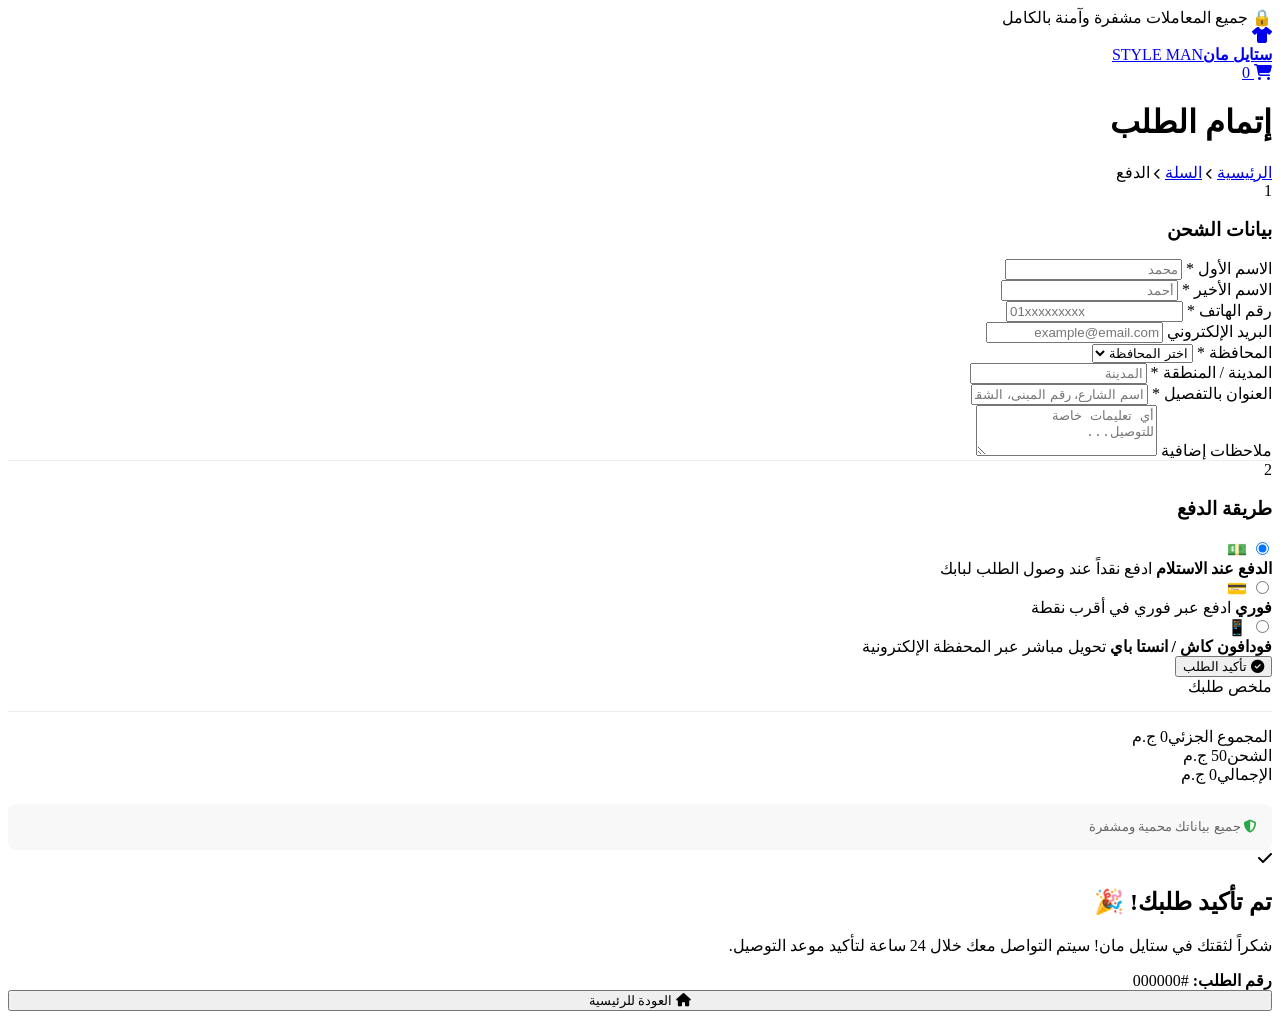
==== checkout.html @ 5cd18db7 "Add checkout.html" ====
﻿<!DOCTYPE html>
<html lang="ar" dir="rtl">
<head>
<meta charset="UTF-8">
<meta name="viewport" content="width=device-width, initial-scale=1.0">
<title>إتمام الطلب - ستايل مان</title>
<link rel="stylesheet" href="css/style.css">
<link rel="stylesheet" href="https://cdnjs.cloudflare.com/ajax/libs/font-awesome/6.4.0/css/all.min.css">
</head>
<body>
<div class="top-bar">🔒 جميع المعاملات مشفرة وآمنة بالكامل</div>
<nav class="navbar">
  <div class="container">
    <div class="navbar-inner">
      <a href="index.html" class="navbar-logo">
        <div class="logo-icon"><i class="fas fa-tshirt"></i></div>
        <div class="logo-text"><strong>ستايل مان</strong><span>STYLE MAN</span></div>
      </a>
      <div class="navbar-actions">
        <a href="cart.html" class="nav-icon-btn">
          <i class="fas fa-shopping-cart"></i>
          <span class="cart-badge cart-count">0</span>
        </a>
      </div>
    </div>
  </div>
</nav>

<div class="page-header">
  <div class="container">
    <h1>إتمام الطلب</h1>
    <div class="breadcrumb">
      <a href="index.html">الرئيسية</a>
      <i class="fas fa-chevron-left" style="font-size:0.7rem"></i>
      <a href="cart.html">السلة</a>
      <i class="fas fa-chevron-left" style="font-size:0.7rem"></i>
      <span>الدفع</span>
    </div>
  </div>
</div>

<section class="checkout-page">
  <div class="container">
    <form id="checkout-form">
    <div class="checkout-layout">
      <div class="checkout-form-section">
        <div class="checkout-step">
          <div class="step-header">
            <div class="step-num">1</div>
            <h3>بيانات الشحن</h3>
          </div>
          <div class="step-body">
            <div class="form-grid">
              <div class="form-group">
                <label>الاسم الأول *</label>
                <input type="text" placeholder="محمد" required>
              </div>
              <div class="form-group">
                <label>الاسم الأخير *</label>
                <input type="text" placeholder="أحمد" required>
              </div>
              <div class="form-group">
                <label>رقم الهاتف *</label>
                <input type="tel" placeholder="01xxxxxxxxx" required>
              </div>
              <div class="form-group">
                <label>البريد الإلكتروني</label>
                <input type="email" placeholder="example@email.com">
              </div>
              <div class="form-group">
                <label>المحافظة *</label>
                <select required>
                  <option value="">اختر المحافظة</option>
                  <option>القاهرة</option>
                  <option>الجيزة</option>
                  <option>الإسكندرية</option>
                  <option>المنصورة</option>
                  <option>الإسماعيلية</option>
                  <option>أسيوط</option>
                  <option>سوهاج</option>
                  <option>الأقصر</option>
                  <option>أسوان</option>
                  <option>شرم الشيخ</option>
                </select>
              </div>
              <div class="form-group">
                <label>المدينة / المنطقة *</label>
                <input type="text" placeholder="المدينة" required>
              </div>
              <div class="form-group full-width">
                <label>العنوان بالتفصيل *</label>
                <input type="text" placeholder="اسم الشارع، رقم المبنى، الشقة" required>
              </div>
              <div class="form-group full-width">
                <label>ملاحظات إضافية</label>
                <textarea rows="3" placeholder="أي تعليمات خاصة للتوصيل..."></textarea>
              </div>
            </div>
          </div>
        </div>
        <div class="checkout-step" style="border-top:1px solid #eee">
          <div class="step-header">
            <div class="step-num">2</div>
            <h3>طريقة الدفع</h3>
          </div>
          <div class="step-body">
            <div class="payment-methods">
              <label class="payment-method selected">
                <input type="radio" name="payment" value="cod" checked>
                <span class="payment-icon">💵</span>
                <div class="payment-method-info">
                  <strong>الدفع عند الاستلام</strong>
                  <span>ادفع نقداً عند وصول الطلب لبابك</span>
                </div>
              </label>
              <label class="payment-method">
                <input type="radio" name="payment" value="fawry">
                <span class="payment-icon">💳</span>
                <div class="payment-method-info">
                  <strong>فوري</strong>
                  <span>ادفع عبر فوري في أقرب نقطة</span>
                </div>
              </label>
              <label class="payment-method">
                <input type="radio" name="payment" value="vodafone">
                <span class="payment-icon">📱</span>
                <div class="payment-method-info">
                  <strong>فودافون كاش / انستا باي</strong>
                  <span>تحويل مباشر عبر المحفظة الإلكترونية</span>
                </div>
              </label>
            </div>
          </div>
        </div>
        <div class="step-body">
          <button type="submit" class="btn btn-primary place-order-btn">
            <i class="fas fa-check-circle"></i> تأكيد الطلب
          </button>
        </div>
      </div>

      <div class="order-summary">
        <div class="order-summary-header">ملخص طلبك</div>
        <div class="order-summary-body">
          <div id="checkout-items-list" style="margin-bottom:15px;padding-bottom:15px;border-bottom:1px solid #eee;font-size:0.9rem"></div>
          <div class="summary-row"><span>المجموع الجزئي</span><span id="summary-subtotal">0 ج.م</span></div>
          <div class="summary-row"><span>الشحن</span><span id="summary-shipping">50 ج.م</span></div>
          <div class="summary-row total"><span>الإجمالي</span><span id="checkout-total">0 ج.م</span></div>
          <div style="margin-top:20px;padding:15px;background:#f8f8f8;border-radius:8px;font-size:0.82rem;color:#666">
            <i class="fas fa-shield-alt" style="color:#28a745"></i> جميع بياناتك محمية ومشفرة
          </div>
        </div>
      </div>
    </div>
    </form>
  </div>
</section>

<div class="success-modal" id="success-modal">
  <div class="success-modal-content">
    <div class="success-icon"><i class="fas fa-check"></i></div>
    <h2>تم تأكيد طلبك! 🎉</h2>
    <p>شكراً لثقتك في ستايل مان! سيتم التواصل معك خلال 24 ساعة لتأكيد موعد التوصيل.</p>
    <div class="order-number">
      <strong>رقم الطلب: </strong>
      <span id="order-number-display">#000000</span>
    </div>
    <button id="success-btn" class="btn btn-primary" style="width:100%;justify-content:center">
      <i class="fas fa-home"></i> العودة للرئيسية
    </button>
  </div>
</div>

<script src="js/products.js"></script>
<script src="js/cart.js"></script>
<script src="js/main.js"></script>
<script>
document.addEventListener("DOMContentLoaded", function() {
  const list = document.getElementById("checkout-items-list");
  if (list) {
    if (cart.length === 0) {
      list.innerHTML = "<p style=\"color:#999;text-align:center\">السلة فارغة</p>";
    } else {
      list.innerHTML = cart.map(item =>
        `<div style="display:flex;justify-content:space-between;margin-bottom:8px">
          <span>${item.name} × ${item.qty}</span>
          <span>${formatPrice(item.price * item.qty)}</span>
        </div>`
      ).join("");
    }
  }
  document.querySelectorAll(".payment-method").forEach(m => {
    m.addEventListener("click", function() {
      document.querySelectorAll(".payment-method").forEach(x => x.classList.remove("selected"));
      this.classList.add("selected");
    });
  });
});
</script>
</body>
</html>
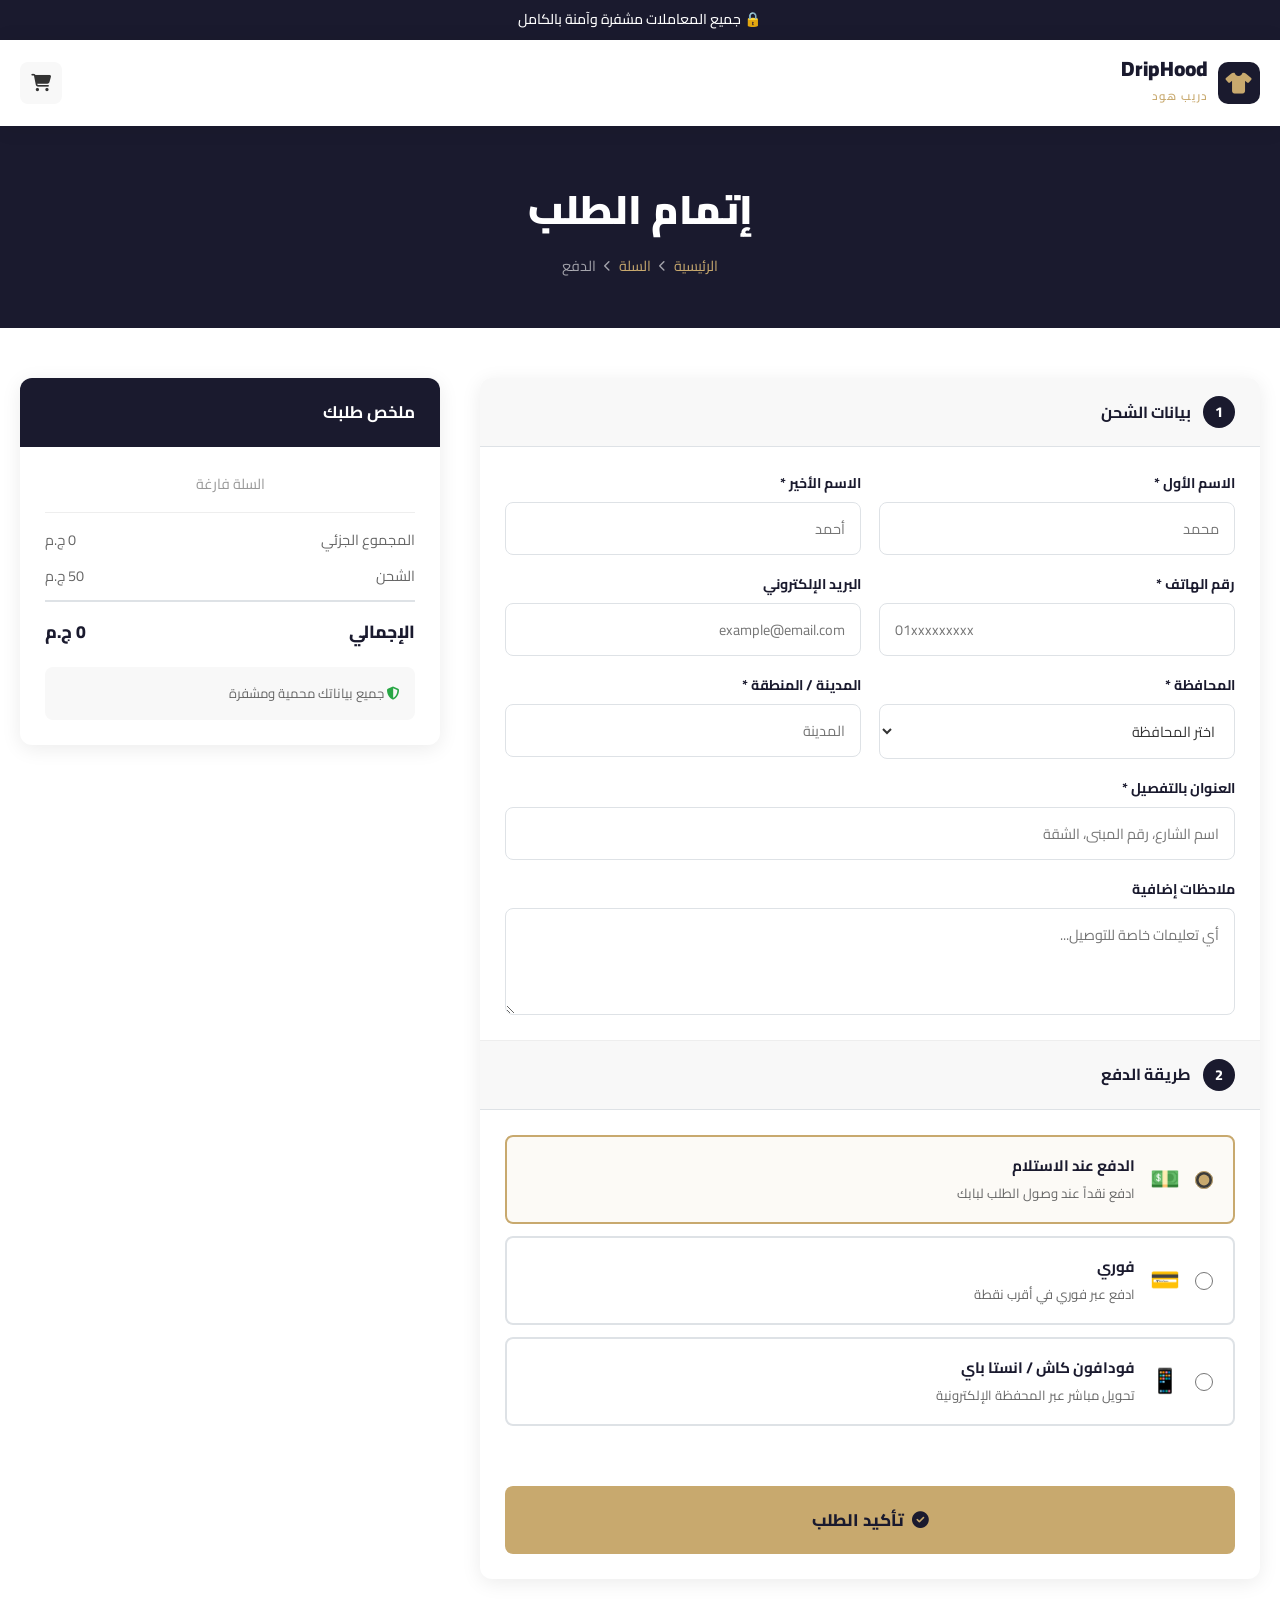
==== commit ca81a7a2: "feat: connect checkout to Google Sheets" ====
--- a/checkout.html
+++ b/checkout.html
@@ -1,9 +1,9 @@
-﻿<!DOCTYPE html>
+<!DOCTYPE html>
 <html lang="ar" dir="rtl">
 <head>
 <meta charset="UTF-8">
 <meta name="viewport" content="width=device-width, initial-scale=1.0">
-<title>إتمام الطلب - ستايل مان</title>
+<title>إتمام الطلب - DripHood</title>
 <link rel="stylesheet" href="css/style.css">
 <link rel="stylesheet" href="https://cdnjs.cloudflare.com/ajax/libs/font-awesome/6.4.0/css/all.min.css">
 </head>
@@ -14,7 +14,7 @@
     <div class="navbar-inner">
       <a href="index.html" class="navbar-logo">
         <div class="logo-icon"><i class="fas fa-tshirt"></i></div>
-        <div class="logo-text"><strong>ستايل مان</strong><span>STYLE MAN</span></div>
+        <div class="logo-text"><strong>DripHood</strong><span>دريب هود</span></div>
       </a>
       <div class="navbar-actions">
         <a href="cart.html" class="nav-icon-btn">
@@ -53,23 +53,23 @@
             <div class="form-grid">
               <div class="form-group">
                 <label>الاسم الأول *</label>
-                <input type="text" placeholder="محمد" required>
+                <input id="inp-firstname" type="text" placeholder="محمد" required>
               </div>
               <div class="form-group">
                 <label>الاسم الأخير *</label>
-                <input type="text" placeholder="أحمد" required>
+                <input id="inp-lastname" type="text" placeholder="أحمد" required>
               </div>
               <div class="form-group">
                 <label>رقم الهاتف *</label>
-                <input type="tel" placeholder="01xxxxxxxxx" required>
+                <input id="inp-phone" type="tel" placeholder="01xxxxxxxxx" required>
               </div>
               <div class="form-group">
                 <label>البريد الإلكتروني</label>
-                <input type="email" placeholder="example@email.com">
+                <input id="inp-email" type="email" placeholder="example@email.com">
               </div>
               <div class="form-group">
                 <label>المحافظة *</label>
-                <select required>
+                <select id="inp-gov" required>
                   <option value="">اختر المحافظة</option>
                   <option>القاهرة</option>
                   <option>الجيزة</option>
@@ -85,15 +85,15 @@
               </div>
               <div class="form-group">
                 <label>المدينة / المنطقة *</label>
-                <input type="text" placeholder="المدينة" required>
+                <input id="inp-city" type="text" placeholder="المدينة" required>
               </div>
               <div class="form-group full-width">
                 <label>العنوان بالتفصيل *</label>
-                <input type="text" placeholder="اسم الشارع، رقم المبنى، الشقة" required>
+                <input id="inp-address" type="text" placeholder="اسم الشارع، رقم المبنى، الشقة" required>
               </div>
               <div class="form-group full-width">
                 <label>ملاحظات إضافية</label>
-                <textarea rows="3" placeholder="أي تعليمات خاصة للتوصيل..."></textarea>
+                <textarea id="inp-notes" rows="3" placeholder="أي تعليمات خاصة للتوصيل..."></textarea>
               </div>
             </div>
           </div>
@@ -106,7 +106,7 @@
           <div class="step-body">
             <div class="payment-methods">
               <label class="payment-method selected">
-                <input type="radio" name="payment" value="cod" checked>
+                <input type="radio" name="payment" value="الدفع عند الاستلام" checked>
                 <span class="payment-icon">💵</span>
                 <div class="payment-method-info">
                   <strong>الدفع عند الاستلام</strong>
@@ -114,7 +114,7 @@
                 </div>
               </label>
               <label class="payment-method">
-                <input type="radio" name="payment" value="fawry">
+                <input type="radio" name="payment" value="فوري">
                 <span class="payment-icon">💳</span>
                 <div class="payment-method-info">
                   <strong>فوري</strong>
@@ -122,7 +122,7 @@
                 </div>
               </label>
               <label class="payment-method">
-                <input type="radio" name="payment" value="vodafone">
+                <input type="radio" name="payment" value="فودافون كاش">
                 <span class="payment-icon">📱</span>
                 <div class="payment-method-info">
                   <strong>فودافون كاش / انستا باي</strong>
@@ -133,7 +133,7 @@
           </div>
         </div>
         <div class="step-body">
-          <button type="submit" class="btn btn-primary place-order-btn">
+          <button type="submit" class="btn btn-primary place-order-btn" id="place-order-btn">
             <i class="fas fa-check-circle"></i> تأكيد الطلب
           </button>
         </div>
@@ -160,7 +160,7 @@
   <div class="success-modal-content">
     <div class="success-icon"><i class="fas fa-check"></i></div>
     <h2>تم تأكيد طلبك! 🎉</h2>
-    <p>شكراً لثقتك في ستايل مان! سيتم التواصل معك خلال 24 ساعة لتأكيد موعد التوصيل.</p>
+    <p>شكراً لثقتك في DripHood! سيتم التواصل معك خلال 24 ساعة لتأكيد موعد التوصيل.</p>
     <div class="order-number">
       <strong>رقم الطلب: </strong>
       <span id="order-number-display">#000000</span>
@@ -175,7 +175,10 @@
 <script src="js/cart.js"></script>
 <script src="js/main.js"></script>
 <script>
+const SHEETS_URL = 'https://script.google.com/macros/s/AKfycbxsMhPhFp7dlLmQGovp3YDz-nmsGvEHBSm5UMTqjVZ7P_XbkDkltCffDs4CA20UwY8r/exec';
+
 document.addEventListener("DOMContentLoaded", function() {
+  // Show cart items
   const list = document.getElementById("checkout-items-list");
   if (list) {
     if (cart.length === 0) {
@@ -189,13 +192,74 @@
       ).join("");
     }
   }
+
+  // Payment method highlight
   document.querySelectorAll(".payment-method").forEach(m => {
     m.addEventListener("click", function() {
       document.querySelectorAll(".payment-method").forEach(x => x.classList.remove("selected"));
       this.classList.add("selected");
     });
   });
+
+  // Form submit → send to Google Sheets
+  document.getElementById("checkout-form").addEventListener("submit", async function(e) {
+    e.preventDefault();
+
+    const btn = document.getElementById("place-order-btn");
+    btn.disabled = true;
+    btn.innerHTML = '<i class="fas fa-spinner fa-spin"></i> جاري الإرسال...';
+
+    const firstName = document.getElementById("inp-firstname").value.trim();
+    const lastName  = document.getElementById("inp-lastname").value.trim();
+    const phone     = document.getElementById("inp-phone").value.trim();
+    const email     = document.getElementById("inp-email").value.trim();
+    const gov       = document.getElementById("inp-gov").value;
+    const city      = document.getElementById("inp-city").value.trim();
+    const address   = document.getElementById("inp-address").value.trim();
+    const notes     = document.getElementById("inp-notes").value.trim();
+    const payment   = document.querySelector('input[name="payment"]:checked').value;
+
+    const subtotal  = cart.reduce((s, i) => s + i.price * i.qty, 0);
+    const total     = subtotal + 50;
+
+    const productsStr = cart.map(i => `${i.name} (${i.size||''}) ×${i.qty} — ${i.price}ج`).join(' | ');
+
+    const orderNum = 'DH' + Date.now().toString().slice(-6);
+
+    const payload = {
+      name: firstName + ' ' + lastName,
+      phone: phone,
+      email: email,
+      address: address,
+      city: gov + ' - ' + city,
+      products: productsStr,
+      total: total + ' ج.م',
+      payment: payment,
+      notes: notes,
+      orderNum: orderNum
+    };
+
+    try {
+      await fetch(SHEETS_URL, {
+        method: 'POST',
+        mode: 'no-cors',
+        headers: { 'Content-Type': 'application/json' },
+        body: JSON.stringify(payload)
+      });
+    } catch(err) {
+      console.log('Sheets error:', err);
+    }
+
+    // Show success
+    document.getElementById("order-number-display").textContent = '#' + orderNum;
+    document.getElementById("success-modal").style.display = "flex";
+    localStorage.removeItem("store-cart");
+
+    document.getElementById("success-btn").addEventListener("click", function() {
+      window.location.href = "index.html";
+    });
+  });
 });
 </script>
 </body>
-</html>
+</html>
--- a/css/style.css
+++ b/css/style.css
@@ -0,0 +1,604 @@
+﻿@import url('https://fonts.googleapis.com/css2?family=Cairo:wght@300;400;500;600;700;800;900&display=swap');
+:root{--primary:#1a1a2e;--secondary:#16213e;--accent:#c8a96e;--accent-dark:#a88b50;--white:#ffffff;--light:#f8f8f8;--light-gray:#e9ecef;--dark:#0f0f0f;--text:#333333;--text-light:#666666;--success:#28a745;--danger:#dc3545;--border:#dee2e6;--shadow:0 4px 20px rgba(0,0,0,0.08);--shadow-lg:0 10px 40px rgba(0,0,0,0.15);--radius:12px;--radius-sm:8px;--transition:all 0.3s ease}
+*,*::before,*::after{margin:0;padding:0;box-sizing:border-box}
+html{scroll-behavior:smooth}
+body{font-family:'Cairo',sans-serif;direction:rtl;background-color:var(--white);color:var(--text);line-height:1.7;overflow-x:hidden}
+a{text-decoration:none;color:inherit;transition:var(--transition)}
+ul{list-style:none}
+img{max-width:100%;height:auto}
+button{cursor:pointer;font-family:'Cairo',sans-serif;border:none;outline:none}
+input,select,textarea{font-family:'Cairo',sans-serif;outline:none}
+.container{max-width:1280px;margin:0 auto;padding:0 20px}
+.section-title{text-align:center;margin-bottom:50px}
+.section-title h2{font-size:2.2rem;font-weight:800;color:var(--primary);margin-bottom:10px;position:relative;display:inline-block}
+.section-title h2::after{content:'';position:absolute;bottom:-8px;right:50%;transform:translateX(50%);width:60px;height:3px;background:var(--accent);border-radius:2px}
+.section-title p{color:var(--text-light);font-size:1rem;margin-top:15px}
+.btn{display:inline-flex;align-items:center;gap:8px;padding:12px 28px;border-radius:var(--radius-sm);font-size:0.95rem;font-weight:600;transition:var(--transition);cursor:pointer;border:none;font-family:'Cairo',sans-serif}
+.btn-primary{background:var(--accent);color:var(--primary)}
+.btn-primary:hover{background:var(--accent-dark);transform:translateY(-2px);box-shadow:0 5px 15px rgba(200,169,110,0.4)}
+.btn-dark{background:var(--primary);color:var(--white)}
+.btn-dark:hover{background:var(--secondary);transform:translateY(-2px)}
+.btn-outline{background:transparent;border:2px solid var(--accent);color:var(--accent)}
+.btn-outline:hover{background:var(--accent);color:var(--primary)}
+.btn-lg{padding:15px 35px;font-size:1.05rem}
+.top-bar{background:var(--primary);color:var(--white);text-align:center;padding:8px 20px;font-size:0.88rem;font-weight:500}
+.top-bar span{color:var(--accent);font-weight:700}
+.navbar{background:var(--white);box-shadow:0 2px 20px rgba(0,0,0,0.08);position:sticky;top:0;z-index:1000}
+.navbar-inner{display:flex;align-items:center;justify-content:space-between;padding:18px 0;gap:20px}
+.navbar-logo{display:flex;align-items:center;gap:10px}
+.logo-icon{width:42px;height:42px;background:var(--primary);border-radius:10px;display:flex;align-items:center;justify-content:center;color:var(--accent);font-size:1.3rem}
+.logo-text strong{font-size:1.3rem;font-weight:900;color:var(--primary);display:block;line-height:1.1}
+.logo-text span{font-size:0.72rem;color:var(--accent);font-weight:600;letter-spacing:1px}
+.navbar-nav{display:flex;align-items:center;gap:5px}
+.navbar-nav a{padding:8px 16px;border-radius:var(--radius-sm);font-weight:600;color:var(--text);font-size:0.95rem;position:relative;transition:var(--transition)}
+.navbar-nav a:hover,.navbar-nav a.active{color:var(--accent);background:rgba(200,169,110,0.08)}
+.navbar-actions{display:flex;align-items:center;gap:10px}
+.nav-icon-btn{width:42px;height:42px;border-radius:var(--radius-sm);background:var(--light);border:none;display:flex;align-items:center;justify-content:center;font-size:1.1rem;color:var(--text);cursor:pointer;transition:var(--transition);position:relative;text-decoration:none}
+.nav-icon-btn:hover{background:var(--primary);color:var(--white)}
+.cart-badge{position:absolute;top:-6px;left:-6px;background:var(--accent);color:var(--primary);font-size:0.7rem;font-weight:800;width:20px;height:20px;border-radius:50%;display:flex;align-items:center;justify-content:center}
+.menu-toggle{display:none;width:42px;height:42px;border-radius:var(--radius-sm);background:var(--light);border:none;align-items:center;justify-content:center;font-size:1.2rem;cursor:pointer;color:var(--text)}
+.hero{background:var(--primary);min-height:90vh;display:flex;align-items:center;position:relative;overflow:hidden;padding:60px 0}
+.hero::before{content:'';position:absolute;top:-50%;right:-20%;width:600px;height:600px;background:radial-gradient(circle,rgba(200,169,110,0.15) 0%,transparent 70%);border-radius:50%}
+.hero-content{display:grid;grid-template-columns:1fr 1fr;align-items:center;gap:60px;position:relative;z-index:1;width:100%}
+.hero-text{color:var(--white)}
+.hero-badge{display:inline-block;background:rgba(200,169,110,0.2);border:1px solid rgba(200,169,110,0.5);color:var(--accent);padding:6px 16px;border-radius:50px;font-size:0.85rem;font-weight:700;margin-bottom:20px}
+.hero-text h1{font-size:3.5rem;font-weight:900;line-height:1.15;margin-bottom:20px}
+.hero-text h1 .highlight{color:var(--accent);display:block}
+.hero-text p{font-size:1.1rem;color:rgba(255,255,255,0.75);margin-bottom:35px}
+.hero-buttons{display:flex;gap:15px;flex-wrap:wrap}
+.hero-stats{display:flex;gap:35px;margin-top:50px;padding-top:35px;border-top:1px solid rgba(255,255,255,0.1)}
+.hero-stat h3{font-size:1.8rem;font-weight:900;color:var(--accent)}
+.hero-stat p{font-size:0.82rem;color:rgba(255,255,255,0.55);margin:0}
+.hero-image{position:relative;text-align:center}
+.hero-image-main{width:100%;max-width:480px;height:500px;object-fit:cover;border-radius:20px;box-shadow:0 30px 80px rgba(0,0,0,0.5)}
+.hero-image-badge{position:absolute;bottom:40px;right:-20px;background:var(--white);border-radius:var(--radius);padding:15px 20px;box-shadow:var(--shadow-lg);display:flex;align-items:center;gap:12px;z-index:2}
+.hero-image-badge .badge-icon{width:45px;height:45px;background:var(--accent);border-radius:50%;display:flex;align-items:center;justify-content:center;font-size:1.2rem;color:var(--primary)}
+.hero-image-badge .badge-text strong{display:block;font-size:1.1rem;font-weight:800;color:var(--primary)}
+.hero-image-badge .badge-text span{font-size:0.78rem;color:var(--text-light)}
+.hero-dot-badge{position:absolute;top:40px;left:-10px;background:var(--accent);color:var(--primary);border-radius:var(--radius);padding:12px 18px;font-weight:800;font-size:0.9rem;z-index:2}
+.categories{padding:80px 0;background:var(--light)}
+.categories-grid{display:grid;grid-template-columns:repeat(4,1fr);gap:20px}
+.category-card{background:var(--white);border-radius:var(--radius);overflow:hidden;box-shadow:var(--shadow);transition:var(--transition);cursor:pointer;text-decoration:none;display:block}
+.category-card:hover{transform:translateY(-8px);box-shadow:var(--shadow-lg)}
+.category-img-wrap{height:200px;overflow:hidden}
+.category-img{width:100%;height:100%;object-fit:cover;transition:transform 0.5s ease}
+.category-card:hover .category-img{transform:scale(1.08)}
+.category-info{padding:18px;text-align:center}
+.category-info h3{font-size:1.1rem;font-weight:700;color:var(--primary);margin-bottom:4px}
+.category-info span{font-size:0.85rem;color:var(--text-light)}
+.featured-products{padding:80px 0}
+.products-grid{display:grid;grid-template-columns:repeat(4,1fr);gap:25px}
+.product-card{background:var(--white);border-radius:var(--radius);overflow:hidden;box-shadow:var(--shadow);transition:var(--transition);position:relative}
+.product-card:hover{transform:translateY(-6px);box-shadow:var(--shadow-lg)}
+.product-card:hover .product-actions{opacity:1;transform:translateY(0)}
+.product-card:hover .product-img{transform:scale(1.05)}
+.product-img-wrap{position:relative;height:280px;overflow:hidden;background:var(--light)}
+.product-img{width:100%;height:100%;object-fit:cover;transition:transform 0.5s ease}
+.product-badge{position:absolute;top:12px;right:12px;background:var(--danger);color:var(--white);font-size:0.75rem;font-weight:700;padding:4px 10px;border-radius:50px;z-index:1}
+.product-badge.new{background:var(--success)}
+.product-badge.best{background:var(--accent);color:var(--primary)}
+.product-actions{position:absolute;bottom:0;right:0;left:0;background:rgba(26,26,46,0.9);padding:15px;display:flex;gap:10px;opacity:0;transform:translateY(100%);transition:var(--transition)}
+.product-actions .btn{flex:1;justify-content:center;padding:10px;font-size:0.88rem}
+.product-wishlist{width:42px;height:42px;border-radius:var(--radius-sm);background:rgba(255,255,255,0.15);border:1px solid rgba(255,255,255,0.2);color:var(--white);display:flex;align-items:center;justify-content:center;cursor:pointer;transition:var(--transition);flex-shrink:0;font-size:1rem}
+.product-wishlist:hover{background:var(--accent);color:var(--primary);border-color:var(--accent)}
+.product-info{padding:18px}
+.product-category{font-size:0.78rem;color:var(--accent);font-weight:600;text-transform:uppercase;letter-spacing:1px;margin-bottom:6px}
+.product-name{font-size:1rem;font-weight:700;color:var(--primary);margin-bottom:8px;text-decoration:none;display:block;line-height:1.4}
+.product-name:hover{color:var(--accent)}
+.product-rating{display:flex;align-items:center;gap:6px;margin-bottom:10px}
+.stars{color:#ffc107;font-size:0.8rem}
+.rating-count{font-size:0.78rem;color:var(--text-light)}
+.product-price{display:flex;align-items:center;gap:10px}
+.price-current{font-size:1.25rem;font-weight:800;color:var(--primary)}
+.price-old{font-size:0.9rem;color:var(--text-light);text-decoration:line-through}
+.promo-banner{background:linear-gradient(135deg,var(--primary) 0%,#16213e 50%,#0f3460 100%);padding:70px 0;position:relative;overflow:hidden}
+.promo-content{display:flex;align-items:center;justify-content:space-between;gap:40px;position:relative;z-index:1}
+.promo-text h2{font-size:2.5rem;font-weight:900;color:var(--white);margin-bottom:15px;line-height:1.2}
+.promo-text h2 span{color:var(--accent);display:block}
+.promo-text p{color:rgba(255,255,255,0.7);font-size:1rem;margin-bottom:30px}
+.promo-countdown{display:flex;gap:20px}
+.countdown-item{text-align:center;background:rgba(255,255,255,0.1);border-radius:var(--radius-sm);padding:15px 20px;min-width:70px;border:1px solid rgba(200,169,110,0.3)}
+.countdown-item .num{font-size:2rem;font-weight:900;color:var(--accent);display:block;line-height:1}
+.countdown-item .label{font-size:0.75rem;color:rgba(255,255,255,0.6);margin-top:5px}
+.promo-image img{max-width:380px;border-radius:var(--radius);box-shadow:0 20px 60px rgba(0,0,0,0.4)}
+.features{padding:70px 0;background:var(--light)}
+.features-grid{display:grid;grid-template-columns:repeat(4,1fr);gap:25px}
+.feature-card{background:var(--white);border-radius:var(--radius);padding:30px 25px;text-align:center;box-shadow:var(--shadow);transition:var(--transition)}
+.feature-card:hover{transform:translateY(-5px);box-shadow:var(--shadow-lg)}
+.feature-icon{width:65px;height:65px;background:linear-gradient(135deg,var(--primary),var(--secondary));border-radius:var(--radius);display:flex;align-items:center;justify-content:center;margin:0 auto 20px;font-size:1.6rem;color:var(--accent)}
+.feature-card h3{font-size:1rem;font-weight:700;color:var(--primary);margin-bottom:8px}
+.feature-card p{font-size:0.85rem;color:var(--text-light);line-height:1.6}
+footer{background:var(--dark);color:rgba(255,255,255,0.8);padding:60px 0 30px}
+.footer-grid{display:grid;grid-template-columns:2fr 1fr 1fr 1.5fr;gap:50px;margin-bottom:50px}
+.footer-brand .logo-text strong{color:var(--white)}
+.footer-brand p{color:rgba(255,255,255,0.55);margin-top:15px;margin-bottom:25px;font-size:0.9rem;line-height:1.8}
+.social-links{display:flex;gap:10px}
+.social-link{width:40px;height:40px;background:rgba(255,255,255,0.08);border-radius:var(--radius-sm);display:flex;align-items:center;justify-content:center;color:rgba(255,255,255,0.7);transition:var(--transition);font-size:1rem}
+.social-link:hover{background:var(--accent);color:var(--primary)}
+.footer-col h4{font-size:1rem;font-weight:700;color:var(--white);margin-bottom:20px;padding-bottom:10px;border-bottom:1px solid rgba(255,255,255,0.1)}
+.footer-col ul li{margin-bottom:10px}
+.footer-col ul li a{color:rgba(255,255,255,0.55);font-size:0.9rem}
+.footer-col ul li a:hover{color:var(--accent)}
+.newsletter-form{display:flex;border-radius:var(--radius-sm);overflow:hidden;border:1px solid rgba(255,255,255,0.1)}
+.newsletter-form input{flex:1;padding:12px 15px;background:rgba(255,255,255,0.08);border:none;color:var(--white);font-size:0.88rem;font-family:'Cairo',sans-serif}
+.newsletter-form input::placeholder{color:rgba(255,255,255,0.4)}
+.newsletter-form button{padding:12px 20px;background:var(--accent);color:var(--primary);font-weight:700;font-size:0.88rem;border:none;cursor:pointer;font-family:'Cairo',sans-serif}
+.footer-bottom{border-top:1px solid rgba(255,255,255,0.08);padding-top:25px;display:flex;align-items:center;justify-content:space-between;gap:20px;flex-wrap:wrap}
+.footer-bottom p{font-size:0.85rem;color:rgba(255,255,255,0.4)}
+.footer-bottom p span{color:var(--accent)}
+.payment-icons{display:flex;gap:8px}
+.payment-icons span{padding:5px 12px;background:rgba(255,255,255,0.08);border-radius:5px;font-size:0.8rem;color:rgba(255,255,255,0.6);font-weight:600}
+.page-header{background:var(--primary);padding:50px 0;text-align:center}
+.page-header h1{font-size:2.5rem;font-weight:900;color:var(--white);margin-bottom:10px}
+.breadcrumb{display:flex;align-items:center;justify-content:center;gap:8px;color:rgba(255,255,255,0.6);font-size:0.9rem}
+.breadcrumb a{color:var(--accent)}
+.shop-page{padding:50px 0}
+.shop-layout{display:grid;grid-template-columns:280px 1fr;gap:35px;align-items:start}
+.shop-filters{background:var(--white);border-radius:var(--radius);box-shadow:var(--shadow);padding:25px;position:sticky;top:90px}
+.filter-header{display:flex;align-items:center;justify-content:space-between;margin-bottom:20px;padding-bottom:15px;border-bottom:2px solid var(--light-gray)}
+.filter-header h3{font-size:1.05rem;font-weight:800;color:var(--primary)}
+.filter-clear{font-size:0.8rem;color:var(--danger);background:none;border:none;cursor:pointer;font-family:'Cairo',sans-serif;font-weight:600}
+.filter-group{margin-bottom:25px;padding-bottom:25px;border-bottom:1px solid var(--light-gray)}
+.filter-group:last-child{border-bottom:none;margin-bottom:0}
+.filter-group h4{font-size:0.95rem;font-weight:700;color:var(--primary);margin-bottom:15px}
+.filter-option{display:flex;align-items:center;gap:10px;margin-bottom:10px;cursor:pointer}
+.filter-option input[type=checkbox]{width:18px;height:18px;accent-color:var(--accent);cursor:pointer}
+.filter-option label{font-size:0.9rem;color:var(--text);cursor:pointer;flex:1}
+.filter-option .count{font-size:0.78rem;color:var(--text-light);background:var(--light-gray);padding:2px 8px;border-radius:50px}
+.price-range{display:flex;gap:10px;align-items:center}
+.price-input{flex:1;padding:10px;border:1px solid var(--border);border-radius:var(--radius-sm);font-size:0.88rem;text-align:center;color:var(--text);font-family:'Cairo',sans-serif}
+.size-options{display:flex;flex-wrap:wrap;gap:8px}
+.size-btn{width:42px;height:42px;border:1.5px solid var(--border);border-radius:var(--radius-sm);font-size:0.82rem;font-weight:700;color:var(--text);background:var(--white);cursor:pointer;transition:var(--transition);display:flex;align-items:center;justify-content:center;font-family:'Cairo',sans-serif}
+.size-btn:hover,.size-btn.active{border-color:var(--accent);background:var(--accent);color:var(--primary)}
+.shop-toolbar{display:flex;align-items:center;justify-content:space-between;margin-bottom:25px;background:var(--white);padding:15px 20px;border-radius:var(--radius-sm);box-shadow:var(--shadow);gap:15px;flex-wrap:wrap}
+.shop-toolbar p{font-size:0.9rem;color:var(--text-light)}
+.shop-toolbar p span{color:var(--primary);font-weight:700}
+.toolbar-right{display:flex;align-items:center;gap:12px}
+.sort-select{padding:8px 15px;border:1px solid var(--border);border-radius:var(--radius-sm);font-size:0.88rem;color:var(--text);background:var(--white);cursor:pointer;font-family:'Cairo',sans-serif}
+.view-toggle{display:flex;gap:5px}
+.view-btn{width:36px;height:36px;border:1px solid var(--border);border-radius:var(--radius-sm);background:var(--white);cursor:pointer;display:flex;align-items:center;justify-content:center;color:var(--text-light);transition:var(--transition)}
+.view-btn.active,.view-btn:hover{background:var(--primary);border-color:var(--primary);color:var(--white)}
+#products-container{display:grid;grid-template-columns:repeat(3,1fr);gap:22px}
+.product-page{padding:50px 0}
+.product-detail{display:grid;grid-template-columns:1fr 1fr;gap:60px;align-items:start}
+.product-gallery .main-img{width:100%;height:520px;object-fit:cover;border-radius:var(--radius);box-shadow:var(--shadow);margin-bottom:15px}
+.product-thumbnails{display:flex;gap:10px}
+.product-thumbnails img{width:80px;height:80px;object-fit:cover;border-radius:var(--radius-sm);cursor:pointer;border:2px solid transparent;transition:var(--transition)}
+.product-thumbnails img:hover,.product-thumbnails img.active{border-color:var(--accent)}
+.product-detail-info .product-category{font-size:0.85rem;color:var(--accent);font-weight:600;letter-spacing:1px;text-transform:uppercase;margin-bottom:10px}
+.product-detail-info h1{font-size:2rem;font-weight:800;color:var(--primary);margin-bottom:15px;line-height:1.3}
+.product-detail-rating{display:flex;align-items:center;gap:10px;margin-bottom:20px}
+.detail-price{display:flex;align-items:center;gap:15px;margin-bottom:25px;padding-bottom:25px;border-bottom:1px solid var(--border)}
+.detail-price .price-current{font-size:2.2rem;font-weight:900}
+.detail-price .discount-tag{background:var(--danger);color:var(--white);font-size:0.85rem;font-weight:700;padding:4px 12px;border-radius:50px}
+.option-label{font-weight:700;color:var(--primary);margin-bottom:12px;font-size:0.95rem}
+.option-label span{color:var(--text-light);font-weight:500}
+.sizes-selector{display:flex;gap:10px;flex-wrap:wrap;margin-bottom:20px}
+.size-option{width:48px;height:48px;border:2px solid var(--border);border-radius:var(--radius-sm);display:flex;align-items:center;justify-content:center;font-weight:700;font-size:0.9rem;cursor:pointer;transition:var(--transition);color:var(--text)}
+.size-option:hover,.size-option.selected{border-color:var(--accent);background:var(--accent);color:var(--primary)}
+.colors-selector{display:flex;gap:10px;flex-wrap:wrap;margin-bottom:25px}
+.color-option{padding:8px 18px;border:2px solid var(--border);border-radius:50px;font-size:0.85rem;font-weight:600;cursor:pointer;transition:var(--transition);color:var(--text)}
+.color-option:hover,.color-option.selected{border-color:var(--accent);color:var(--accent)}
+.quantity-selector{display:flex;align-items:center;border:2px solid var(--border);border-radius:var(--radius-sm);overflow:hidden;width:fit-content;margin-bottom:25px}
+.qty-btn{width:44px;height:44px;background:var(--light);border:none;font-size:1.3rem;cursor:pointer;transition:var(--transition);display:flex;align-items:center;justify-content:center;color:var(--text)}
+.qty-btn:hover{background:var(--primary);color:var(--white)}
+.qty-input{width:60px;text-align:center;font-size:1rem;font-weight:700;color:var(--primary);border:none;border-right:2px solid var(--border);border-left:2px solid var(--border);padding:10px}
+.add-to-cart-section{display:flex;gap:15px;margin-bottom:30px}
+.add-to-cart-section .btn{flex:1;justify-content:center;padding:15px;font-size:1rem}
+.product-features-list{border-top:1px solid var(--border);padding-top:25px}
+.product-features-list li{display:flex;align-items:center;gap:10px;padding:8px 0;font-size:0.9rem;color:var(--text-light)}
+.product-features-list li i{color:var(--success)}
+.cart-page{padding:50px 0}
+.cart-layout{display:grid;grid-template-columns:1fr 380px;gap:35px;align-items:start}
+.cart-items-section{background:var(--white);border-radius:var(--radius);box-shadow:var(--shadow);overflow:hidden}
+.cart-header{padding:20px 25px;background:var(--primary);color:var(--white);display:flex;align-items:center;gap:12px;font-size:1.05rem;font-weight:700}
+.cart-header i{color:var(--accent);font-size:1.2rem}
+.cart-item{display:flex;align-items:center;gap:20px;padding:20px 25px;border-bottom:1px solid var(--border);transition:var(--transition)}
+.cart-item:last-child{border-bottom:none}
+.cart-item:hover{background:var(--light)}
+.cart-item-img{width:90px;height:90px;object-fit:cover;border-radius:var(--radius-sm);flex-shrink:0}
+.cart-item-info{flex:1}
+.cart-item-name{font-weight:700;color:var(--primary);margin-bottom:5px;font-size:0.95rem}
+.cart-item-meta{font-size:0.82rem;color:var(--text-light);margin-bottom:10px}
+.cart-item-qty{display:flex;align-items:center;border:1.5px solid var(--border);border-radius:var(--radius-sm);overflow:hidden;width:fit-content}
+.cart-qty-btn{width:32px;height:32px;background:var(--light);border:none;cursor:pointer;font-size:1rem;display:flex;align-items:center;justify-content:center;transition:var(--transition)}
+.cart-qty-btn:hover{background:var(--primary);color:var(--white)}
+.cart-item-quantity{width:40px;text-align:center;font-weight:700;font-size:0.9rem;color:var(--primary);border:none;border-right:1.5px solid var(--border);border-left:1.5px solid var(--border);padding:6px;font-family:'Cairo',sans-serif}
+.cart-item-price{text-align:left;flex-shrink:0}
+.cart-item-price strong{display:block;font-size:1.1rem;font-weight:800;color:var(--primary)}
+.cart-item-price span{font-size:0.8rem;color:var(--text-light)}
+.cart-item-remove{width:35px;height:35px;border-radius:50%;border:1.5px solid var(--border);background:var(--white);color:var(--text-light);cursor:pointer;transition:var(--transition);display:flex;align-items:center;justify-content:center;font-size:0.85rem;flex-shrink:0}
+.cart-item-remove:hover{background:var(--danger);border-color:var(--danger);color:var(--white)}
+.empty-cart{padding:60px 25px;text-align:center;color:var(--text-light)}
+.empty-cart i{font-size:4rem;color:var(--light-gray);margin-bottom:20px;display:block}
+.empty-cart h3{font-size:1.3rem;font-weight:700;color:var(--primary);margin-bottom:10px}
+.empty-cart p{margin-bottom:25px}
+.order-summary{background:var(--white);border-radius:var(--radius);box-shadow:var(--shadow);overflow:hidden;position:sticky;top:90px}
+.order-summary-header{padding:20px 25px;background:var(--primary);color:var(--white);font-size:1.05rem;font-weight:700}
+.order-summary-body{padding:25px}
+.summary-row{display:flex;justify-content:space-between;align-items:center;margin-bottom:12px;font-size:0.9rem;color:var(--text-light)}
+.summary-row.total{font-size:1.1rem;font-weight:800;color:var(--primary);border-top:2px solid var(--border);padding-top:15px;margin-top:5px}
+.coupon-section{background:var(--light);border-radius:var(--radius-sm);padding:15px;margin:20px 0}
+.coupon-section h4{font-size:0.9rem;font-weight:700;color:var(--primary);margin-bottom:10px}
+.coupon-input-group{display:flex;border-radius:var(--radius-sm);overflow:hidden;border:1.5px solid var(--border)}
+.coupon-input-group input{flex:1;padding:10px 12px;background:var(--white);border:none;font-size:0.88rem;font-family:'Cairo',sans-serif}
+.coupon-input-group button{padding:10px 16px;background:var(--primary);color:var(--white);border:none;font-size:0.85rem;font-weight:700;cursor:pointer;transition:var(--transition);font-family:'Cairo',sans-serif}
+.coupon-input-group button:hover{background:var(--accent);color:var(--primary)}
+.checkout-btn{width:100%;padding:16px;font-size:1rem;font-weight:700;margin-bottom:10px;justify-content:center;border-radius:var(--radius-sm);display:flex;text-align:center}
+.continue-shopping{width:100%;display:block;text-align:center;font-size:0.88rem;color:var(--text-light);padding:10px}
+.continue-shopping:hover{color:var(--accent)}
+.checkout-page{padding:50px 0}
+.checkout-layout{display:grid;grid-template-columns:1fr 420px;gap:40px;align-items:start}
+.checkout-form-section{background:var(--white);border-radius:var(--radius);box-shadow:var(--shadow);overflow:hidden}
+.step-header{padding:18px 25px;background:var(--light);border-bottom:1px solid var(--border);display:flex;align-items:center;gap:12px}
+.step-num{width:32px;height:32px;background:var(--primary);color:var(--white);border-radius:50%;display:flex;align-items:center;justify-content:center;font-weight:800;font-size:0.9rem;flex-shrink:0}
+.step-header h3{font-size:1rem;font-weight:700;color:var(--primary)}
+.step-body{padding:25px}
+.form-grid{display:grid;grid-template-columns:1fr 1fr;gap:18px}
+.form-group{display:flex;flex-direction:column;gap:6px}
+.form-group.full-width{grid-column:1 / -1}
+.form-group label{font-size:0.88rem;font-weight:700;color:var(--primary)}
+.form-group input,.form-group select,.form-group textarea{padding:12px 15px;border:1.5px solid var(--border);border-radius:var(--radius-sm);font-size:0.9rem;color:var(--text);background:var(--white);transition:var(--transition)}
+.form-group input:focus,.form-group select:focus,.form-group textarea:focus{border-color:var(--accent);box-shadow:0 0 0 3px rgba(200,169,110,0.15)}
+.payment-methods{display:flex;flex-direction:column;gap:12px}
+.payment-method{border:2px solid var(--border);border-radius:var(--radius-sm);padding:16px 20px;display:flex;align-items:center;gap:15px;cursor:pointer;transition:var(--transition)}
+.payment-method:hover{border-color:var(--accent)}
+.payment-method.selected{border-color:var(--accent);background:rgba(200,169,110,0.06)}
+.payment-method input[type=radio]{width:18px;height:18px;accent-color:var(--accent)}
+.payment-method-info strong{display:block;font-size:0.95rem;color:var(--primary)}
+.payment-method-info span{font-size:0.82rem;color:var(--text-light)}
+.payment-icon{font-size:1.5rem}
+.place-order-btn{width:100%;padding:18px;font-size:1.05rem;font-weight:800;justify-content:center;margin-top:10px;border-radius:var(--radius-sm);display:flex}
+.success-modal{position:fixed;inset:0;background:rgba(0,0,0,0.6);display:flex;align-items:center;justify-content:center;z-index:9999;opacity:0;visibility:hidden;transition:var(--transition);backdrop-filter:blur(5px)}
+.success-modal.active{opacity:1;visibility:visible}
+.success-modal-content{background:var(--white);border-radius:var(--radius);padding:50px 40px;text-align:center;max-width:450px;width:90%;animation:bounceIn 0.5s ease}
+@keyframes bounceIn{0%{transform:scale(0.5);opacity:0}70%{transform:scale(1.05)}100%{transform:scale(1);opacity:1}}
+.success-icon{width:90px;height:90px;background:linear-gradient(135deg,#28a745,#20c997);border-radius:50%;display:flex;align-items:center;justify-content:center;font-size:2.5rem;color:var(--white);margin:0 auto 25px}
+.success-modal-content h2{font-size:1.7rem;font-weight:900;color:var(--primary);margin-bottom:10px}
+.success-modal-content p{color:var(--text-light);margin-bottom:30px;font-size:0.95rem;line-height:1.7}
+.order-number{background:var(--light);border-radius:var(--radius-sm);padding:15px;margin-bottom:25px}
+.order-number strong{color:var(--primary);font-size:0.9rem}
+.order-number span{color:var(--accent);font-weight:800;font-size:1.1rem}
+.toast-container{position:fixed;bottom:30px;left:30px;z-index:9999;display:flex;flex-direction:column;gap:10px}
+.toast{background:var(--primary);color:var(--white);padding:14px 20px;border-radius:var(--radius-sm);box-shadow:var(--shadow-lg);display:flex;align-items:center;gap:12px;min-width:280px;font-size:0.9rem;font-weight:600;animation:slideIn 0.3s ease;border-right:4px solid var(--accent)}
+@keyframes slideIn{from{transform:translateX(-100%);opacity:0}to{transform:translateX(0);opacity:1}}
+.toast i{color:var(--accent);font-size:1.1rem}
+.mobile-menu{display:none;position:fixed;top:0;right:0;bottom:0;width:280px;background:var(--primary);z-index:2000;padding:30px 20px;transform:translateX(100%);transition:transform 0.35s ease;box-shadow:-10px 0 30px rgba(0,0,0,0.3)}
+.mobile-menu.open{transform:translateX(0)}
+.mobile-menu-overlay{display:none;position:fixed;inset:0;background:rgba(0,0,0,0.5);z-index:1999}
+.mobile-menu-overlay.open{display:block}
+.mobile-menu-header{display:flex;align-items:center;justify-content:space-between;margin-bottom:30px}
+.mobile-menu-close{background:none;border:none;color:var(--white);font-size:1.5rem;cursor:pointer}
+.mobile-menu nav{display:flex;flex-direction:column;gap:5px}
+.mobile-menu nav a{color:rgba(255,255,255,0.8);padding:14px 15px;border-radius:var(--radius-sm);font-size:1rem;font-weight:600;display:flex;align-items:center;gap:12px;transition:var(--transition)}
+.mobile-menu nav a:hover,.mobile-menu nav a.active{background:rgba(200,169,110,0.15);color:var(--accent)}
+.pagination{display:flex;justify-content:center;gap:8px;margin-top:40px}
+.page-btn{width:40px;height:40px;border:1.5px solid var(--border);border-radius:var(--radius-sm);background:var(--white);color:var(--text);font-weight:600;cursor:pointer;transition:var(--transition);display:flex;align-items:center;justify-content:center;font-family:'Cairo',sans-serif}
+.page-btn:hover,.page-btn.active{background:var(--primary);border-color:var(--primary);color:var(--white)}
+@media(max-width:1100px){.hero-text h1{font-size:2.8rem}.products-grid{grid-template-columns:repeat(3,1fr)}.categories-grid{grid-template-columns:repeat(2,1fr)}.features-grid{grid-template-columns:repeat(2,1fr)}.footer-grid{grid-template-columns:1fr 1fr}.shop-layout{grid-template-columns:240px 1fr}}
+@media(max-width:900px){.hero-content{grid-template-columns:1fr;text-align:center}.hero-image{display:none}.hero-buttons{justify-content:center}.hero-stats{justify-content:center}.products-grid{grid-template-columns:repeat(2,1fr)}#products-container{grid-template-columns:repeat(2,1fr)}.cart-layout{grid-template-columns:1fr}.checkout-layout{grid-template-columns:1fr}.product-detail{grid-template-columns:1fr}.promo-content{flex-direction:column;text-align:center}.promo-image{display:none}.shop-layout{grid-template-columns:1fr}.shop-filters{position:static}}
+@media(max-width:600px){.navbar-nav{display:none}.menu-toggle{display:flex}.hero-text h1{font-size:2.2rem}.products-grid{grid-template-columns:repeat(2,1fr);gap:15px}#products-container{grid-template-columns:repeat(2,1fr)}.categories-grid{grid-template-columns:repeat(2,1fr)}.features-grid{grid-template-columns:1fr 1fr}.footer-grid{grid-template-columns:1fr;gap:30px}.form-grid{grid-template-columns:1fr}.cart-layout{grid-template-columns:1fr}.checkout-layout{grid-template-columns:1fr}}
+
+/* =====================================================
+   تصميم ميزات الذكاء الاصطناعي (AI Fitting & Try-On)
+   ===================================================== */
+
+/* زر تجربة الهودي بالذكاء الاصطناعي تحت المعرض */
+.btn-virtual-tryon-trigger {
+  width: 100%;
+  margin-top: 15px;
+  background: linear-gradient(135deg, #16182e 0%, #231e3d 100%);
+  color: #ffffff;
+  border: 1.5px solid var(--accent);
+  padding: 14px 20px;
+  border-radius: var(--radius-sm);
+  font-size: 1rem;
+  font-weight: 700;
+  display: flex;
+  align-items: center;
+  justify-content: center;
+  gap: 10px;
+  cursor: pointer;
+  transition: var(--transition);
+  box-shadow: 0 4px 15px rgba(200, 169, 110, 0.2);
+}
+.btn-virtual-tryon-trigger:hover {
+  background: linear-gradient(135deg, #231e3d 0%, #16182e 100%);
+  transform: translateY(-2px);
+  box-shadow: 0 6px 20px rgba(200, 169, 110, 0.4);
+}
+.btn-virtual-tryon-trigger i {
+  color: var(--accent);
+  font-size: 1.2rem;
+}
+
+/* زر مستشار المقاس الذكي */
+.size-header-wrapper {
+  display: flex;
+  align-items: center;
+  justify-content: space-between;
+  margin-bottom: 12px;
+}
+.btn-ai-fit-trigger {
+  background: rgba(200, 169, 110, 0.12);
+  color: var(--accent-dark);
+  border: 1px solid var(--accent);
+  padding: 6px 14px;
+  border-radius: 50px;
+  font-size: 0.82rem;
+  font-weight: 700;
+  display: inline-flex;
+  align-items: center;
+  gap: 6px;
+  cursor: pointer;
+  transition: var(--transition);
+}
+.btn-ai-fit-trigger:hover {
+  background: var(--accent);
+  color: var(--primary);
+  transform: translateY(-1px);
+}
+
+/* نوافذ الذكاء الاصطناعي (Modals) */
+.ai-modal-overlay {
+  position: fixed;
+  inset: 0;
+  background: rgba(10, 12, 24, 0.75);
+  backdrop-filter: blur(8px);
+  display: flex;
+  align-items: center;
+  justify-content: center;
+  z-index: 10000;
+  opacity: 0;
+  visibility: hidden;
+  transition: all 0.3s ease;
+  padding: 20px;
+}
+.ai-modal-overlay.active {
+  opacity: 1;
+  visibility: visible;
+}
+.ai-modal-container {
+  background: #ffffff;
+  border-radius: var(--radius);
+  width: 100%;
+  max-width: 540px;
+  max-height: 90vh;
+  overflow-y: auto;
+  box-shadow: 0 25px 60px rgba(0, 0, 0, 0.3);
+  position: relative;
+  animation: modalScaleUp 0.35s cubic-bezier(0.16, 1, 0.3, 1);
+}
+@keyframes modalScaleUp {
+  from { transform: scale(0.92); opacity: 0; }
+  to { transform: scale(1); opacity: 1; }
+}
+
+.ai-modal-header {
+  background: linear-gradient(135deg, var(--primary) 0%, #202447 100%);
+  color: #fff;
+  padding: 22px 25px;
+  display: flex;
+  align-items: center;
+  justify-content: space-between;
+  border-bottom: 2px solid var(--accent);
+}
+.ai-modal-header-title {
+  display: flex;
+  align-items: center;
+  gap: 12px;
+}
+.ai-modal-header-title i {
+  font-size: 1.6rem;
+  color: var(--accent);
+}
+.ai-modal-header-title h3 {
+  font-size: 1.25rem;
+  font-weight: 800;
+  margin: 0;
+  line-height: 1.2;
+}
+.ai-modal-header-title span {
+  font-size: 0.78rem;
+  color: rgba(255, 255, 255, 0.7);
+}
+.ai-modal-close {
+  background: rgba(255, 255, 255, 0.1);
+  border: none;
+  color: #fff;
+  width: 36px;
+  height: 36px;
+  border-radius: 50%;
+  cursor: pointer;
+  display: flex;
+  align-items: center;
+  justify-content: center;
+  font-size: 1.1rem;
+  transition: var(--transition);
+}
+.ai-modal-close:hover {
+  background: var(--danger);
+  transform: rotate(90deg);
+}
+
+.ai-modal-body {
+  padding: 25px;
+}
+
+/* بطاقات الخيارات (Radio Tiles) */
+.ai-tile-group {
+  display: grid;
+  grid-template-columns: repeat(3, 1fr);
+  gap: 10px;
+  margin-bottom: 20px;
+}
+.ai-tile-label {
+  border: 1.5px solid var(--border);
+  border-radius: var(--radius-sm);
+  padding: 12px 10px;
+  text-align: center;
+  cursor: pointer;
+  transition: var(--transition);
+  display: flex;
+  flex-direction: column;
+  align-items: center;
+  gap: 4px;
+}
+.ai-tile-label input { display: none; }
+.ai-tile-label:hover {
+  border-color: var(--accent);
+  background: rgba(200, 169, 110, 0.05);
+}
+.ai-tile-label:has(input:checked) {
+  border-color: var(--accent);
+  background: rgba(200, 169, 110, 0.12);
+  color: var(--primary);
+  font-weight: 700;
+  box-shadow: 0 2px 10px rgba(200, 169, 110, 0.2);
+}
+.ai-tile-label i {
+  font-size: 1.3rem;
+  color: var(--accent);
+}
+.ai-tile-label span {
+  font-size: 0.85rem;
+}
+
+/* شريط السلايدر في المودال */
+.ai-slider-wrapper {
+  margin-bottom: 22px;
+}
+.ai-slider-header {
+  display: flex;
+  justify-content: space-between;
+  align-items: center;
+  margin-bottom: 8px;
+  font-size: 0.95rem;
+  font-weight: 700;
+  color: var(--primary);
+}
+.ai-slider-val {
+  background: var(--primary);
+  color: var(--accent);
+  padding: 3px 12px;
+  border-radius: 50px;
+  font-size: 0.9rem;
+  font-weight: 800;
+}
+.ai-range-input {
+  width: 100%;
+  accent-color: var(--accent);
+  cursor: pointer;
+  height: 6px;
+}
+
+/* كارت نتيجة الذكاء الاصطناعي */
+.ai-result-box {
+  background: linear-gradient(135deg, #1a1a2e 0%, #202447 100%);
+  color: #fff;
+  border-radius: var(--radius-sm);
+  padding: 22px;
+  margin-top: 20px;
+  border-right: 4px solid var(--accent);
+  animation: fadeIn 0.4s ease;
+  display: none;
+}
+.ai-result-header {
+  display: flex;
+  align-items: center;
+  justify-content: space-between;
+  margin-bottom: 15px;
+}
+.ai-recommended-badge {
+  font-size: 2.2rem;
+  font-weight: 900;
+  color: var(--accent);
+  background: rgba(200, 169, 110, 0.15);
+  width: 65px;
+  height: 65px;
+  display: flex;
+  align-items: center;
+  justify-content: center;
+  border-radius: 12px;
+  border: 1px solid var(--accent);
+}
+.ai-confidence-pill {
+  background: rgba(40, 167, 69, 0.2);
+  color: #28a745;
+  border: 1px solid #28a745;
+  padding: 4px 12px;
+  border-radius: 50px;
+  font-size: 0.8rem;
+  font-weight: 700;
+}
+.ai-explanation {
+  font-size: 0.92rem;
+  line-height: 1.7;
+  color: rgba(255, 255, 255, 0.85);
+  margin-bottom: 18px;
+}
+
+/* شاشة غرفة القياس الافتراضية (Canvas & Viewport) */
+.tryon-viewport-container {
+  background: #f8fafc;
+  border-radius: var(--radius);
+  overflow: hidden;
+  border: 2px dashed #cbd5e1;
+  position: relative;
+  text-align: center;
+  margin-bottom: 20px;
+}
+.tryon-upload-prompt {
+  padding: 40px 20px;
+  display: flex;
+  flex-direction: column;
+  align-items: center;
+  gap: 12px;
+  cursor: pointer;
+}
+.tryon-upload-icon {
+  width: 70px;
+  height: 70px;
+  border-radius: 50%;
+  background: rgba(200, 169, 110, 0.15);
+  color: var(--accent);
+  display: flex;
+  align-items: center;
+  justify-content: center;
+  font-size: 1.8rem;
+}
+#tryon-canvas {
+  width: 100%;
+  display: none;
+  touch-action: none;
+  cursor: grab;
+}
+#tryon-canvas:active {
+  cursor: grabbing;
+}
+.tryon-controls {
+  background: #f1f5f9;
+  border-radius: var(--radius-sm);
+  padding: 15px 18px;
+  margin-bottom: 18px;
+  display: none;
+}
+.tryon-control-row {
+  display: flex;
+  align-items: center;
+  gap: 12px;
+  margin-bottom: 10px;
+  font-size: 0.85rem;
+  font-weight: 600;
+}
+.tryon-control-row:last-child {
+  margin-bottom: 0;
+}
+.tryon-control-row label {
+  width: 80px;
+  color: var(--text);
+}
+.tryon-actions-bar {
+  display: flex;
+  gap: 10px;
+}
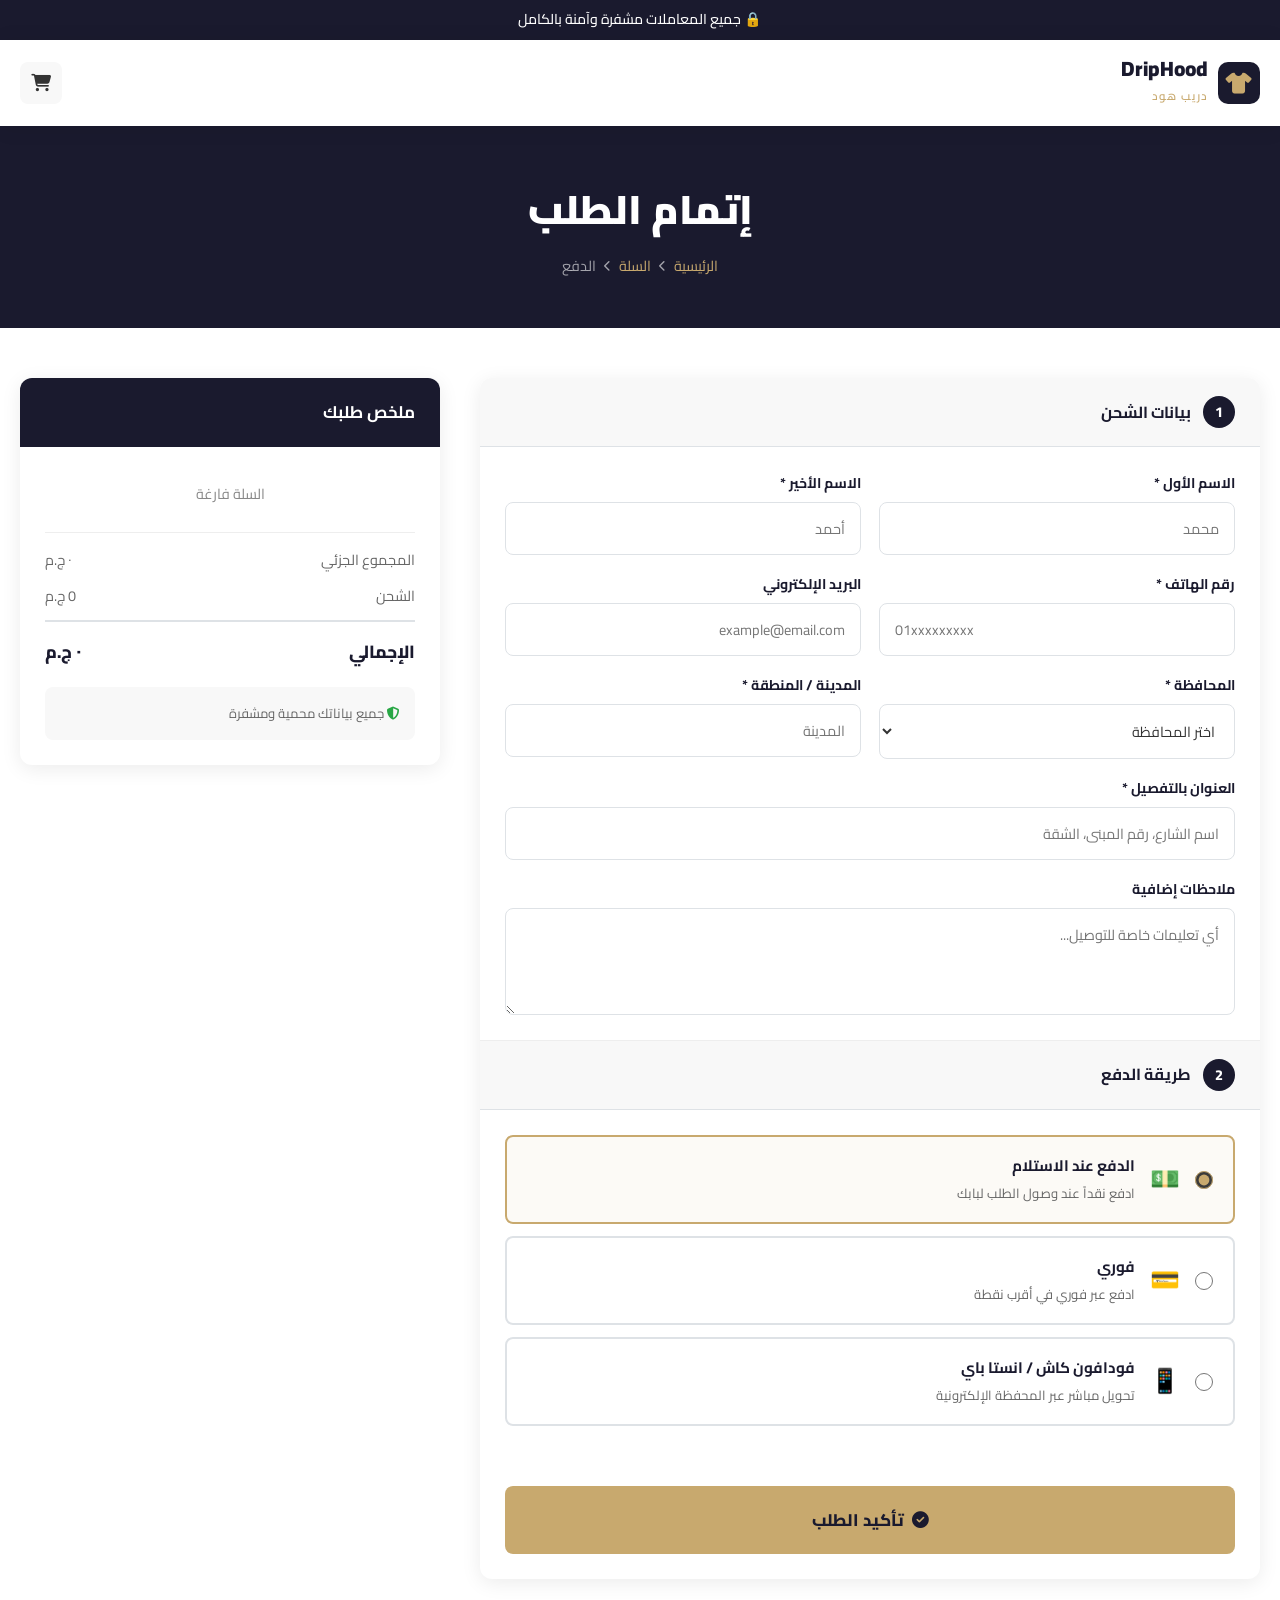
==== commit 2c0f68e0: "fix: calculate summary on load and send full product details to sheets" ====
--- a/checkout.html
+++ b/checkout.html
@@ -177,88 +177,140 @@
 <script>
 const SHEETS_URL = 'https://script.google.com/macros/s/AKfycbxsMhPhFp7dlLmQGovp3YDz-nmsGvEHBSm5UMTqjVZ7P_XbkDkltCffDs4CA20UwY8r/exec';
 
-document.addEventListener("DOMContentLoaded", function() {
-  // Show cart items
+function refreshCheckoutSummary() {
+  const currentCart = JSON.parse(localStorage.getItem('store-cart')) || cart || [];
   const list = document.getElementById("checkout-items-list");
+  
   if (list) {
-    if (cart.length === 0) {
-      list.innerHTML = "<p style=\"color:#999;text-align:center\">السلة فارغة</p>";
+    if (currentCart.length === 0) {
+      list.innerHTML = "<p style=\"color:#888;text-align:center;padding:10px\">السلة فارغة</p>";
     } else {
-      list.innerHTML = cart.map(item =>
-        `<div style="display:flex;justify-content:space-between;margin-bottom:8px">
-          <span>${item.name} × ${item.qty}</span>
-          <span>${formatPrice(item.price * item.qty)}</span>
-        </div>`
-      ).join("");
+      list.innerHTML = currentCart.map(item => {
+        const meta = [item.size ? `مقاس: ${item.size}` : '', item.color ? `لون: ${item.color}` : ''].filter(Boolean).join(' | ');
+        return `
+          <div style="display:flex;justify-content:space-between;align-items:flex-start;margin-bottom:12px;padding-bottom:10px;border-bottom:1px dashed #eee">
+            <div>
+              <strong style="display:block;font-size:0.92rem;color:#1a1a2e">${item.name}</strong>
+              <div style="font-size:0.8rem;color:#777;margin-top:2px">
+                ${meta ? meta + ' • ' : ''}الكمية: ${item.qty}
+              </div>
+            </div>
+            <span style="font-weight:700;color:#c8a96e;white-space:nowrap">${formatPrice(item.price * item.qty)}</span>
+          </div>`;
+      }).join("");
     }
   }
 
-  // Payment method highlight
+  const subtotal = currentCart.reduce((s, i) => s + (i.price * i.qty), 0);
+  const shipping = subtotal > 0 ? (subtotal >= 500 ? 0 : 50) : 0;
+  const total = subtotal + shipping;
+
+  const subtotalEl = document.getElementById('summary-subtotal');
+  const shippingEl = document.getElementById('summary-shipping');
+  const totalEl = document.getElementById('checkout-total');
+
+  if (subtotalEl) subtotalEl.textContent = formatPrice(subtotal);
+  if (shippingEl) shippingEl.textContent = shipping === 0 ? (subtotal > 0 ? 'مجاني' : '0 ج.م') : formatPrice(shipping);
+  if (totalEl) totalEl.textContent = formatPrice(total);
+}
+
+document.addEventListener("DOMContentLoaded", function() {
+  refreshCheckoutSummary();
+
+  // Payment method selection
   document.querySelectorAll(".payment-method").forEach(m => {
     m.addEventListener("click", function() {
       document.querySelectorAll(".payment-method").forEach(x => x.classList.remove("selected"));
       this.classList.add("selected");
+      const radio = this.querySelector('input[type="radio"]');
+      if (radio) radio.checked = true;
     });
   });
 
   // Form submit → send to Google Sheets
-  document.getElementById("checkout-form").addEventListener("submit", async function(e) {
-    e.preventDefault();
-
-    const btn = document.getElementById("place-order-btn");
-    btn.disabled = true;
-    btn.innerHTML = '<i class="fas fa-spinner fa-spin"></i> جاري الإرسال...';
-
-    const firstName = document.getElementById("inp-firstname").value.trim();
-    const lastName  = document.getElementById("inp-lastname").value.trim();
-    const phone     = document.getElementById("inp-phone").value.trim();
-    const email     = document.getElementById("inp-email").value.trim();
-    const gov       = document.getElementById("inp-gov").value;
-    const city      = document.getElementById("inp-city").value.trim();
-    const address   = document.getElementById("inp-address").value.trim();
-    const notes     = document.getElementById("inp-notes").value.trim();
-    const payment   = document.querySelector('input[name="payment"]:checked').value;
-
-    const subtotal  = cart.reduce((s, i) => s + i.price * i.qty, 0);
-    const total     = subtotal + 50;
-
-    const productsStr = cart.map(i => `${i.name} (${i.size||''}) ×${i.qty} — ${i.price}ج`).join(' | ');
-
-    const orderNum = 'DH' + Date.now().toString().slice(-6);
-
-    const payload = {
-      name: firstName + ' ' + lastName,
-      phone: phone,
-      email: email,
-      address: address,
-      city: gov + ' - ' + city,
-      products: productsStr,
-      total: total + ' ج.م',
-      payment: payment,
-      notes: notes,
-      orderNum: orderNum
-    };
-
-    try {
-      await fetch(SHEETS_URL, {
-        method: 'POST',
-        mode: 'no-cors',
-        headers: { 'Content-Type': 'application/json' },
-        body: JSON.stringify(payload)
-      });
-    } catch(err) {
-      console.log('Sheets error:', err);
-    }
-
-    // Show success
-    document.getElementById("order-number-display").textContent = '#' + orderNum;
-    document.getElementById("success-modal").style.display = "flex";
-    localStorage.removeItem("store-cart");
-
-    document.getElementById("success-btn").addEventListener("click", function() {
-      window.location.href = "index.html";
+  const checkoutForm = document.getElementById("checkout-form");
+  if (checkoutForm) {
+    checkoutForm.addEventListener("submit", async function(e) {
+      e.preventDefault();
+
+      const currentCart = JSON.parse(localStorage.getItem('store-cart')) || cart || [];
+      if (!currentCart || currentCart.length === 0) {
+        alert("سلتك فارغة! يرجى إضافة منتجات إلى السلة أولاً قبل إتمام الطلب.");
+        window.location.href = "shop.html";
+        return;
+      }
+
+      const btn = document.getElementById("place-order-btn");
+      btn.disabled = true;
+      btn.innerHTML = '<i class="fas fa-spinner fa-spin"></i> جاري حفظ الطلب...';
+
+      const firstName = document.getElementById("inp-firstname").value.trim();
+      const lastName  = document.getElementById("inp-lastname").value.trim();
+      const phone     = document.getElementById("inp-phone").value.trim();
+      const email     = document.getElementById("inp-email").value.trim();
+      const gov       = document.getElementById("inp-gov").value;
+      const city      = document.getElementById("inp-city").value.trim();
+      const address   = document.getElementById("inp-address").value.trim();
+      const notes     = document.getElementById("inp-notes").value.trim();
+      const paymentEl = document.querySelector('input[name="payment"]:checked');
+      const payment   = paymentEl ? paymentEl.value : 'الدفع عند الاستلام';
+
+      const subtotal  = currentCart.reduce((s, i) => s + i.price * i.qty, 0);
+      const shipping  = subtotal >= 500 ? 0 : 50;
+      const total     = subtotal + shipping;
+
+      // Format products list clearly for Google Sheets
+      const productsStr = currentCart.map((i, idx) => {
+        let details = [];
+        if (i.size) details.push(`مقاس: ${i.size}`);
+        if (i.color) details.push(`لون: ${i.color}`);
+        const detailsStr = details.length > 0 ? ` (${details.join(' - ')})` : '';
+        return `${idx + 1}- ${i.name}${detailsStr} [الكمية: ${i.qty}] = ${i.price * i.qty} ج.م`;
+      }).join('\n');
+
+      const orderNum = 'DH' + Date.now().toString().slice(-6);
+
+      const payload = {
+        name: firstName + ' ' + lastName,
+        phone: phone,
+        email: email,
+        address: address,
+        city: gov + (city ? ' - ' + city : ''),
+        products: productsStr,
+        total: total + ' ج.م',
+        payment: payment,
+        notes: notes,
+        orderNum: orderNum
+      };
+
+      try {
+        await fetch(SHEETS_URL, {
+          method: 'POST',
+          mode: 'no-cors',
+          headers: { 'Content-Type': 'text/plain;charset=utf-8' },
+          body: JSON.stringify(payload)
+        });
+      } catch(err) {
+        console.warn('Sheets fetch error:', err);
+      }
+
+      // Success modal
+      document.getElementById("order-number-display").textContent = '#' + orderNum;
+      document.getElementById("success-modal").style.display = "flex";
+
+      // Clear cart AFTER preparing and sending payload
+      localStorage.removeItem("store-cart");
+      cart = [];
+      updateCartBadge();
+
+      const successBtn = document.getElementById("success-btn");
+      if (successBtn) {
+        successBtn.onclick = function() {
+          window.location.href = "index.html";
+        };
+      }
     });
-  });
+  }
 });
 </script>
 </body>
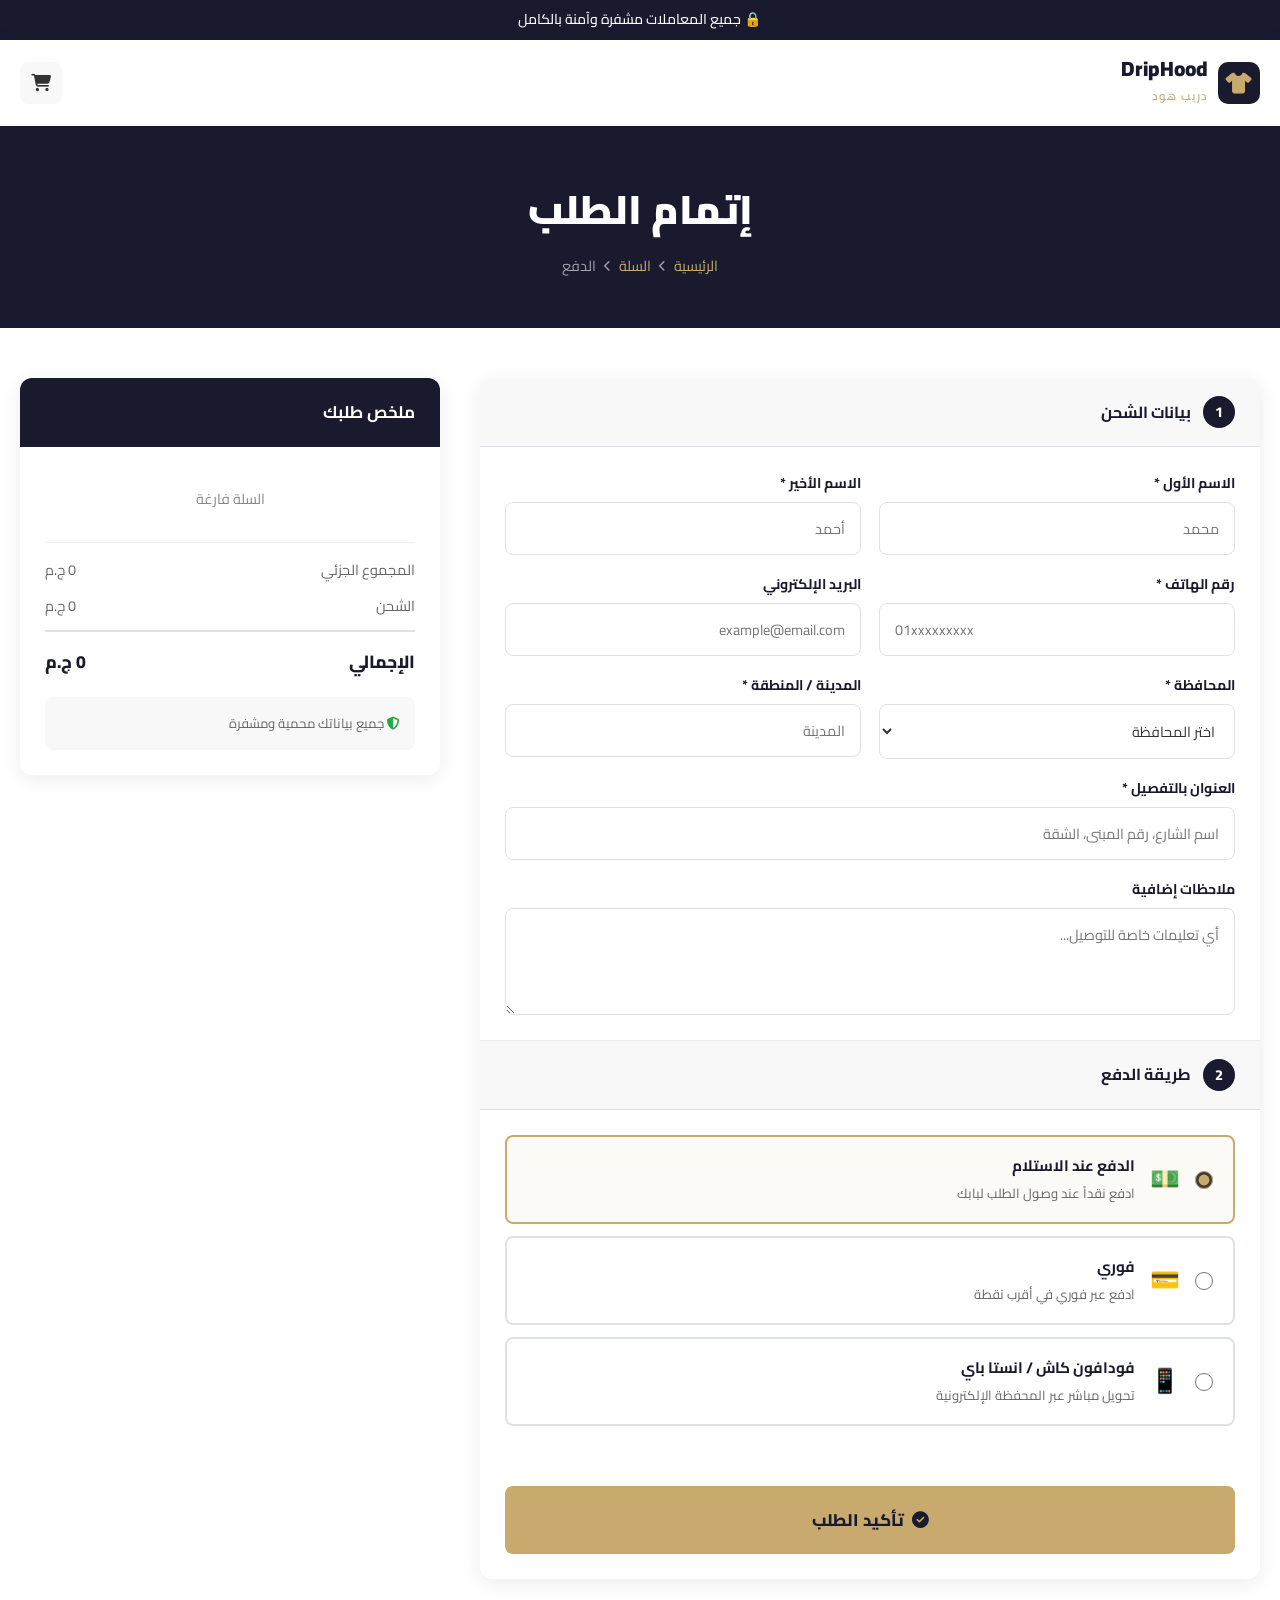
==== commit 3fa5a062: "fix: robust self-contained summary rendering on checkout.html" ====
--- a/checkout.html
+++ b/checkout.html
@@ -3,8 +3,11 @@
 <head>
 <meta charset="UTF-8">
 <meta name="viewport" content="width=device-width, initial-scale=1.0">
+<meta http-equiv="Cache-Control" content="no-cache, no-store, must-revalidate">
+<meta http-equiv="Pragma" content="no-cache">
+<meta http-equiv="Expires" content="0">
 <title>إتمام الطلب - DripHood</title>
-<link rel="stylesheet" href="css/style.css">
+<link rel="stylesheet" href="css/style.css?v=30">
 <link rel="stylesheet" href="https://cdnjs.cloudflare.com/ajax/libs/font-awesome/6.4.0/css/all.min.css">
 </head>
 <body>
@@ -143,9 +146,9 @@
         <div class="order-summary-header">ملخص طلبك</div>
         <div class="order-summary-body">
           <div id="checkout-items-list" style="margin-bottom:15px;padding-bottom:15px;border-bottom:1px solid #eee;font-size:0.9rem"></div>
-          <div class="summary-row"><span>المجموع الجزئي</span><span id="summary-subtotal">0 ج.م</span></div>
+          <div class="summary-row"><span>المجموع الجزئي</span><span id="summary-subtotal">--</span></div>
           <div class="summary-row"><span>الشحن</span><span id="summary-shipping">50 ج.م</span></div>
-          <div class="summary-row total"><span>الإجمالي</span><span id="checkout-total">0 ج.م</span></div>
+          <div class="summary-row total"><span>الإجمالي</span><span id="checkout-total">--</span></div>
           <div style="margin-top:20px;padding:15px;background:#f8f8f8;border-radius:8px;font-size:0.82rem;color:#666">
             <i class="fas fa-shield-alt" style="color:#28a745"></i> جميع بياناتك محمية ومشفرة
           </div>
@@ -160,7 +163,7 @@
   <div class="success-modal-content">
     <div class="success-icon"><i class="fas fa-check"></i></div>
     <h2>تم تأكيد طلبك! 🎉</h2>
-    <p>شكراً لثقتك في DripHood! سيتم التواصل معك خلال 24 ساعة لتأكيد موعد التوصيل.</p>
+    <p>شكراً لثقتك في DripHood! تم استلام طلبك وتسجيله بنجاح، وسيتم التواصل معك لتأكيد موعد التوصيل.</p>
     <div class="order-number">
       <strong>رقم الطلب: </strong>
       <span id="order-number-display">#000000</span>
@@ -171,53 +174,75 @@
   </div>
 </div>
 
-<script src="js/products.js"></script>
-<script src="js/cart.js"></script>
-<script src="js/main.js"></script>
+<script src="js/products.js?v=30"></script>
+<script src="js/cart.js?v=30"></script>
+<script src="js/main.js?v=30"></script>
 <script>
 const SHEETS_URL = 'https://script.google.com/macros/s/AKfycbxsMhPhFp7dlLmQGovp3YDz-nmsGvEHBSm5UMTqjVZ7P_XbkDkltCffDs4CA20UwY8r/exec';
 
-function refreshCheckoutSummary() {
-  const currentCart = JSON.parse(localStorage.getItem('store-cart')) || cart || [];
-  const list = document.getElementById("checkout-items-list");
-  
-  if (list) {
-    if (currentCart.length === 0) {
-      list.innerHTML = "<p style=\"color:#888;text-align:center;padding:10px\">السلة فارغة</p>";
-    } else {
-      list.innerHTML = currentCart.map(item => {
-        const meta = [item.size ? `مقاس: ${item.size}` : '', item.color ? `لون: ${item.color}` : ''].filter(Boolean).join(' | ');
-        return `
-          <div style="display:flex;justify-content:space-between;align-items:flex-start;margin-bottom:12px;padding-bottom:10px;border-bottom:1px dashed #eee">
-            <div>
-              <strong style="display:block;font-size:0.92rem;color:#1a1a2e">${item.name}</strong>
-              <div style="font-size:0.8rem;color:#777;margin-top:2px">
-                ${meta ? meta + ' • ' : ''}الكمية: ${item.qty}
-              </div>
+function renderCheckoutSummary() {
+  let cartData = [];
+  try {
+    cartData = JSON.parse(localStorage.getItem('store-cart')) || [];
+  } catch(e) {
+    cartData = [];
+  }
+
+  const listEl = document.getElementById("checkout-items-list");
+  const subtotalEl = document.getElementById("summary-subtotal");
+  const shippingEl = document.getElementById("summary-shipping");
+  const totalEl = document.getElementById("checkout-total");
+
+  if (!cartData || cartData.length === 0) {
+    if (listEl) listEl.innerHTML = '<p style="color:#888;text-align:center;padding:15px">السلة فارغة</p>';
+    if (subtotalEl) subtotalEl.textContent = '0 ج.م';
+    if (shippingEl) shippingEl.textContent = '0 ج.م';
+    if (totalEl) totalEl.textContent = '0 ج.م';
+    return;
+  }
+
+  // Render items list
+  if (listEl) {
+    listEl.innerHTML = cartData.map(item => {
+      const priceNum = Number(item.price) || 0;
+      const qtyNum = Number(item.qty) || 1;
+      const itemTotal = priceNum * qtyNum;
+      const meta = [
+        item.size ? `مقاس: ${item.size}` : '',
+        item.color ? `لون: ${item.color}` : ''
+      ].filter(Boolean).join(' | ');
+
+      return `
+        <div style="display:flex;justify-content:space-between;align-items:flex-start;margin-bottom:12px;padding-bottom:10px;border-bottom:1px dashed #e2e8f0">
+          <div>
+            <div style="font-weight:700;color:#1a1a2e;font-size:0.95rem">${item.name}</div>
+            <div style="font-size:0.8rem;color:#64748b;margin-top:3px">
+              ${meta ? meta + ' • ' : ''}الكمية: ${qtyNum}
             </div>
-            <span style="font-weight:700;color:#c8a96e;white-space:nowrap">${formatPrice(item.price * item.qty)}</span>
-          </div>`;
-      }).join("");
-    }
+          </div>
+          <span style="font-weight:800;color:#c8a96e;font-size:0.95rem;white-space:nowrap">${itemTotal.toLocaleString('ar-EG')} ج.م</span>
+        </div>`;
+    }).join('');
   }
 
-  const subtotal = currentCart.reduce((s, i) => s + (i.price * i.qty), 0);
-  const shipping = subtotal > 0 ? (subtotal >= 500 ? 0 : 50) : 0;
-  const total = subtotal + shipping;
-
-  const subtotalEl = document.getElementById('summary-subtotal');
-  const shippingEl = document.getElementById('summary-shipping');
-  const totalEl = document.getElementById('checkout-total');
-
-  if (subtotalEl) subtotalEl.textContent = formatPrice(subtotal);
-  if (shippingEl) shippingEl.textContent = shipping === 0 ? (subtotal > 0 ? 'مجاني' : '0 ج.م') : formatPrice(shipping);
-  if (totalEl) totalEl.textContent = formatPrice(total);
+  const subtotal = cartData.reduce((sum, item) => {
+    const p = Number(item.price) || 0;
+    const q = Number(item.qty) || 1;
+    return sum + (p * q);
+  }, 0);
+
+  const shipping = subtotal >= 500 ? 0 : 50;
+  const grandTotal = subtotal + shipping;
+
+  if (subtotalEl) subtotalEl.textContent = subtotal.toLocaleString('ar-EG') + ' ج.م';
+  if (shippingEl) shippingEl.textContent = shipping === 0 ? 'مجاني' : '50 ج.م';
+  if (totalEl) totalEl.textContent = grandTotal.toLocaleString('ar-EG') + ' ج.م';
 }
 
-document.addEventListener("DOMContentLoaded", function() {
-  refreshCheckoutSummary();
-
-  // Payment method selection
+function initCheckoutPage() {
+  renderCheckoutSummary();
+
+  // Highlight payment method on click
   document.querySelectorAll(".payment-method").forEach(m => {
     m.addEventListener("click", function() {
       document.querySelectorAll(".payment-method").forEach(x => x.classList.remove("selected"));
@@ -227,14 +252,20 @@
     });
   });
 
-  // Form submit → send to Google Sheets
+  // Handle form submission
   const checkoutForm = document.getElementById("checkout-form");
   if (checkoutForm) {
-    checkoutForm.addEventListener("submit", async function(e) {
+    checkoutForm.onsubmit = async function(e) {
       e.preventDefault();
 
-      const currentCart = JSON.parse(localStorage.getItem('store-cart')) || cart || [];
-      if (!currentCart || currentCart.length === 0) {
+      let cartData = [];
+      try {
+        cartData = JSON.parse(localStorage.getItem('store-cart')) || [];
+      } catch(e) {
+        cartData = [];
+      }
+
+      if (!cartData || cartData.length === 0) {
         alert("سلتك فارغة! يرجى إضافة منتجات إلى السلة أولاً قبل إتمام الطلب.");
         window.location.href = "shop.html";
         return;
@@ -242,7 +273,7 @@
 
       const btn = document.getElementById("place-order-btn");
       btn.disabled = true;
-      btn.innerHTML = '<i class="fas fa-spinner fa-spin"></i> جاري حفظ الطلب...';
+      btn.innerHTML = '<i class="fas fa-spinner fa-spin"></i> جاري حفظ الطلب في النظام...';
 
       const firstName = document.getElementById("inp-firstname").value.trim();
       const lastName  = document.getElementById("inp-lastname").value.trim();
@@ -255,17 +286,18 @@
       const paymentEl = document.querySelector('input[name="payment"]:checked');
       const payment   = paymentEl ? paymentEl.value : 'الدفع عند الاستلام';
 
-      const subtotal  = currentCart.reduce((s, i) => s + i.price * i.qty, 0);
+      const subtotal  = cartData.reduce((s, i) => s + ((Number(i.price) || 0) * (Number(i.qty) || 1)), 0);
       const shipping  = subtotal >= 500 ? 0 : 50;
-      const total     = subtotal + shipping;
-
-      // Format products list clearly for Google Sheets
-      const productsStr = currentCart.map((i, idx) => {
+      const grandTotal = subtotal + shipping;
+
+      const productsStr = cartData.map((i, idx) => {
         let details = [];
         if (i.size) details.push(`مقاس: ${i.size}`);
         if (i.color) details.push(`لون: ${i.color}`);
         const detailsStr = details.length > 0 ? ` (${details.join(' - ')})` : '';
-        return `${idx + 1}- ${i.name}${detailsStr} [الكمية: ${i.qty}] = ${i.price * i.qty} ج.م`;
+        const p = Number(i.price) || 0;
+        const q = Number(i.qty) || 1;
+        return `${idx + 1}- ${i.name}${detailsStr} [الكمية: ${q}] = ${(p * q).toLocaleString('ar-EG')} ج.م`;
       }).join('\n');
 
       const orderNum = 'DH' + Date.now().toString().slice(-6);
@@ -277,7 +309,7 @@
         address: address,
         city: gov + (city ? ' - ' + city : ''),
         products: productsStr,
-        total: total + ' ج.م',
+        total: grandTotal.toLocaleString('ar-EG') + ' ج.م',
         payment: payment,
         notes: notes,
         orderNum: orderNum
@@ -291,17 +323,16 @@
           body: JSON.stringify(payload)
         });
       } catch(err) {
-        console.warn('Sheets fetch error:', err);
+        console.warn('Sheets fetch warning:', err);
       }
 
-      // Success modal
+      // Show success modal
       document.getElementById("order-number-display").textContent = '#' + orderNum;
       document.getElementById("success-modal").style.display = "flex";
 
-      // Clear cart AFTER preparing and sending payload
+      // Clear cart
       localStorage.removeItem("store-cart");
-      cart = [];
-      updateCartBadge();
+      if (typeof updateCartBadge === 'function') updateCartBadge();
 
       const successBtn = document.getElementById("success-btn");
       if (successBtn) {
@@ -309,9 +340,18 @@
           window.location.href = "index.html";
         };
       }
-    });
+    };
   }
-});
+}
+
+// Run immediately and also on events
+renderCheckoutSummary();
+if (document.readyState === 'loading') {
+  document.addEventListener('DOMContentLoaded', initCheckoutPage);
+} else {
+  initCheckoutPage();
+}
+window.addEventListener('load', renderCheckoutSummary);
 </script>
 </body>
 </html>
